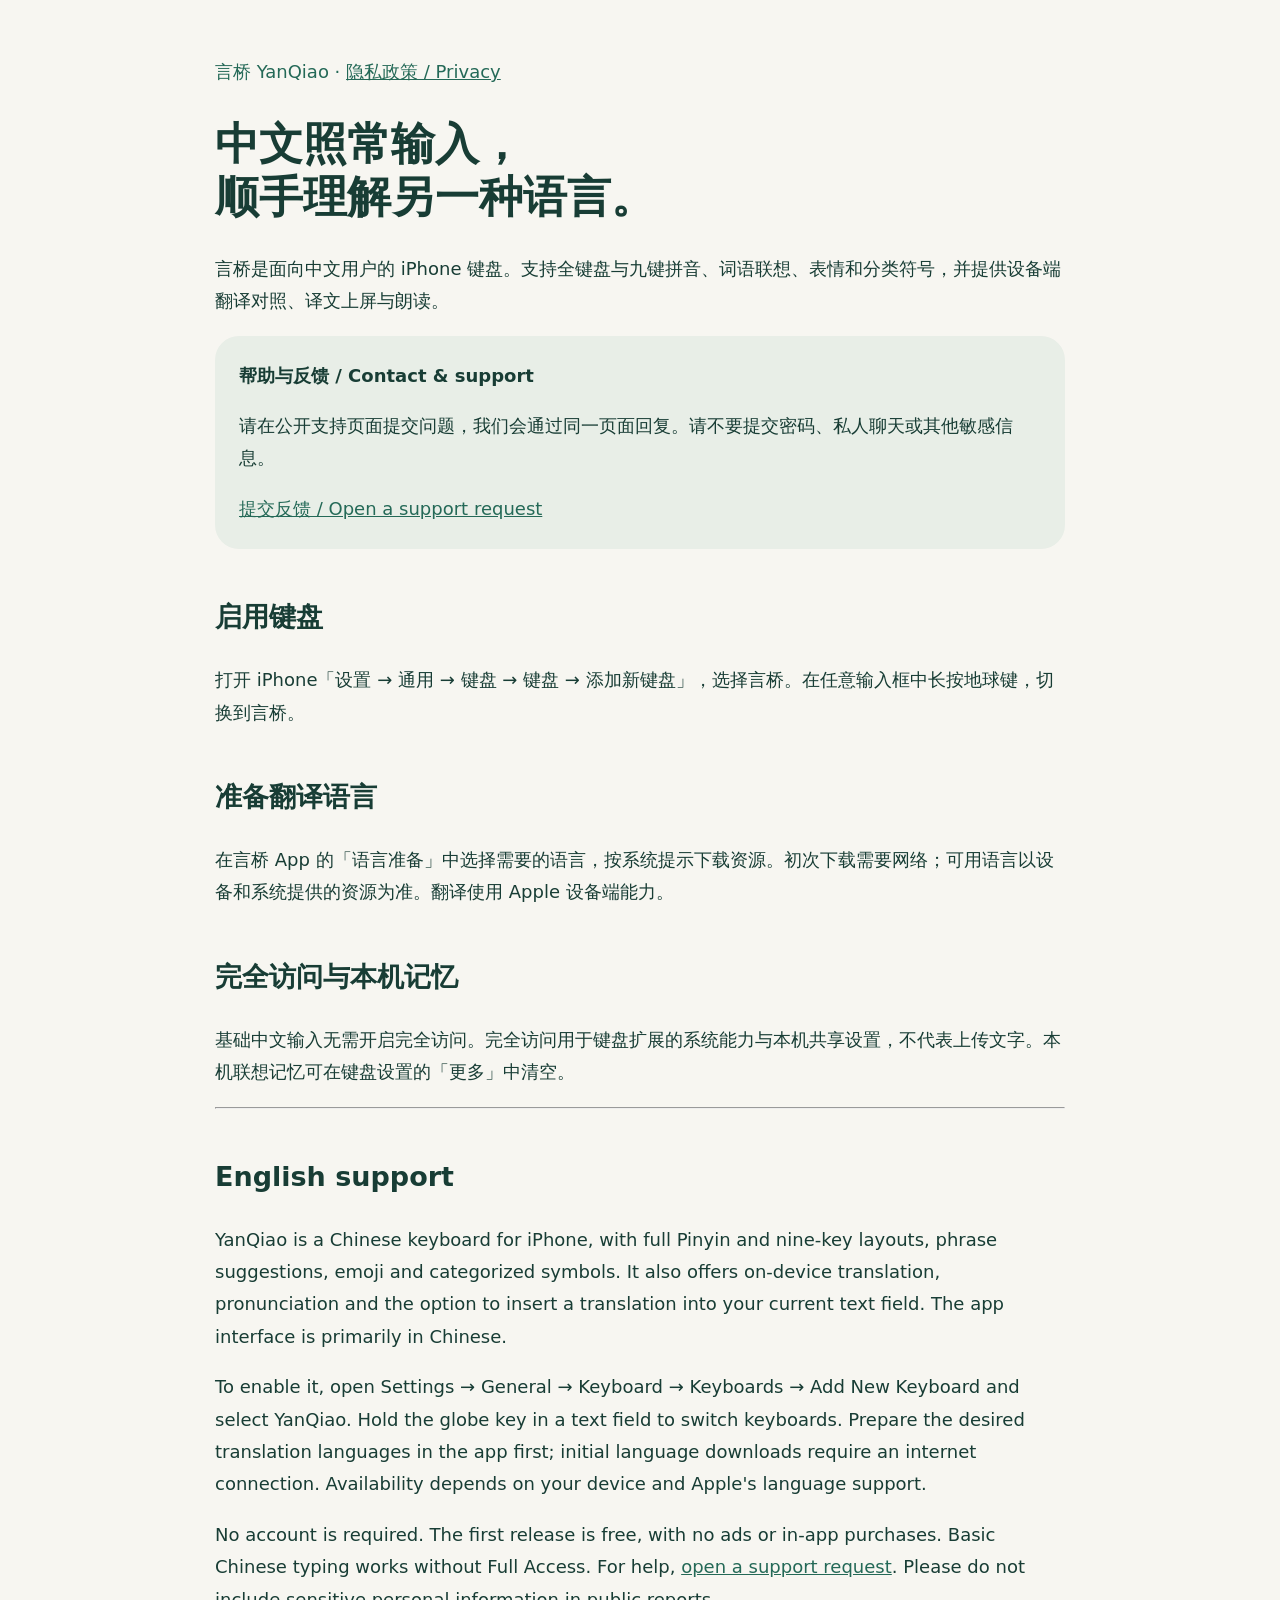
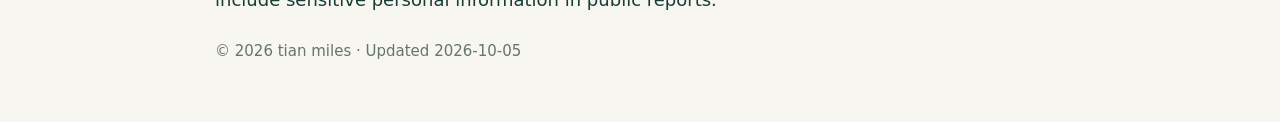
==== index.html @ 1ddf2a12 "Publish YanQiao support and privacy information" ====
<!doctype html><html lang="zh-Hans"><meta charset="utf-8"><meta name="viewport" content="width=device-width,initial-scale=1"><title>言桥 YanQiao · 帮助与支持</title><style>body{max-width:850px;margin:auto;padding:56px 24px;background:#f7f6f1;color:#183d35;font:18px/1.8 system-ui}nav,a{color:#246957}h1{font-size:44px;line-height:1.2}h2{margin-top:44px}small{color:#65746d}.card{padding:24px;border-radius:24px;background:#e8eee7}a{overflow-wrap:anywhere}</style><nav>言桥 YanQiao · <a href="privacy.html">隐私政策 / Privacy</a></nav><h1>中文照常输入，<br>顺手理解另一种语言。</h1><p>言桥是面向中文用户的 iPhone 键盘。支持全键盘与九键拼音、词语联想、表情和分类符号，并提供设备端翻译对照、译文上屏与朗读。</p><div class="card"><strong>帮助与反馈 / Contact & support</strong><p>请在公开支持页面提交问题，我们会通过同一页面回复。请不要提交密码、私人聊天或其他敏感信息。</p><a href="https://github.com/atian8179/yanqiao-support/issues">提交反馈 / Open a support request</a></div><h2>启用键盘</h2><p>打开 iPhone「设置 → 通用 → 键盘 → 键盘 → 添加新键盘」，选择言桥。在任意输入框中长按地球键，切换到言桥。</p><h2>准备翻译语言</h2><p>在言桥 App 的「语言准备」中选择需要的语言，按系统提示下载资源。初次下载需要网络；可用语言以设备和系统提供的资源为准。翻译使用 Apple 设备端能力。</p><h2>完全访问与本机记忆</h2><p>基础中文输入无需开启完全访问。完全访问用于键盘扩展的系统能力与本机共享设置，不代表上传文字。本机联想记忆可在键盘设置的「更多」中清空。</p><hr><h2>English support</h2><p>YanQiao is a Chinese keyboard for iPhone, with full Pinyin and nine-key layouts, phrase suggestions, emoji and categorized symbols. It also offers on-device translation, pronunciation and the option to insert a translation into your current text field. The app interface is primarily in Chinese.</p><p>To enable it, open Settings → General → Keyboard → Keyboards → Add New Keyboard and select YanQiao. Hold the globe key in a text field to switch keyboards. Prepare the desired translation languages in the app first; initial language downloads require an internet connection. Availability depends on your device and Apple's language support.</p><p>No account is required. The first release is free, with no ads or in-app purchases. Basic Chinese typing works without Full Access. For help, <a href="https://github.com/atian8179/yanqiao-support/issues">open a support request</a>. Please do not include sensitive personal information in public reports.</p><small>© 2026 tian miles · Updated 2026-10-05</small></html>
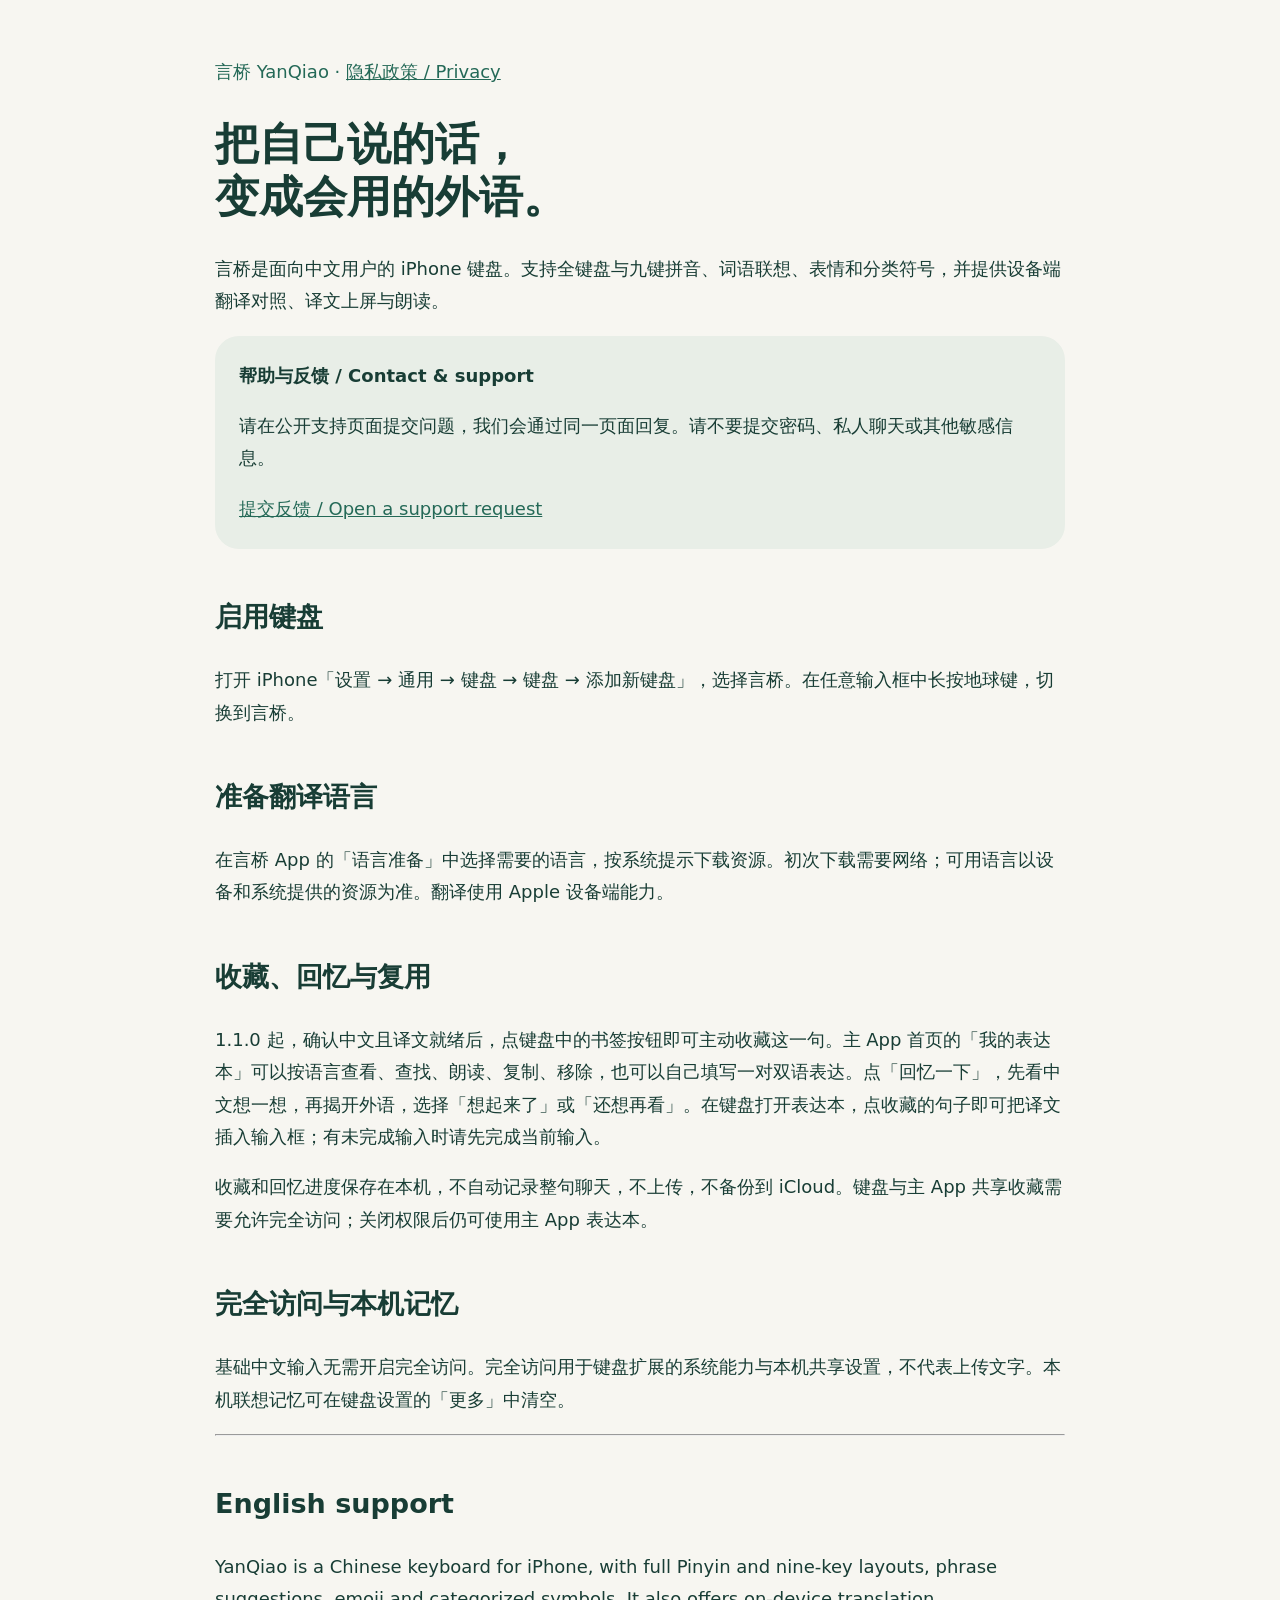
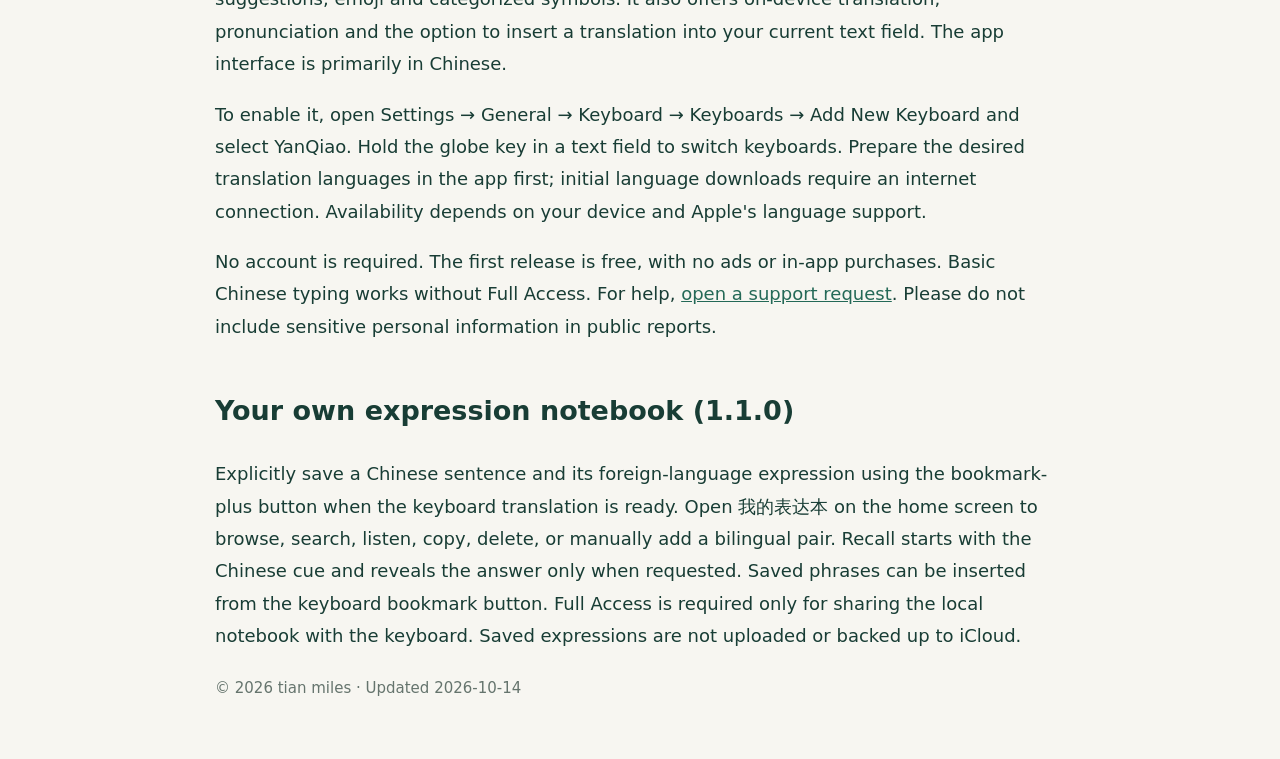
==== commit 27b85d35: "Describe local expression notebook and explicit saved phrase privacy" ====
--- a/index.html
+++ b/index.html
@@ -1 +1 @@
-<!doctype html><html lang="zh-Hans"><meta charset="utf-8"><meta name="viewport" content="width=device-width,initial-scale=1"><title>言桥 YanQiao · 帮助与支持</title><style>body{max-width:850px;margin:auto;padding:56px 24px;background:#f7f6f1;color:#183d35;font:18px/1.8 system-ui}nav,a{color:#246957}h1{font-size:44px;line-height:1.2}h2{margin-top:44px}small{color:#65746d}.card{padding:24px;border-radius:24px;background:#e8eee7}a{overflow-wrap:anywhere}</style><nav>言桥 YanQiao · <a href="privacy.html">隐私政策 / Privacy</a></nav><h1>中文照常输入，<br>顺手理解另一种语言。</h1><p>言桥是面向中文用户的 iPhone 键盘。支持全键盘与九键拼音、词语联想、表情和分类符号，并提供设备端翻译对照、译文上屏与朗读。</p><div class="card"><strong>帮助与反馈 / Contact & support</strong><p>请在公开支持页面提交问题，我们会通过同一页面回复。请不要提交密码、私人聊天或其他敏感信息。</p><a href="https://github.com/atian8179/yanqiao-support/issues">提交反馈 / Open a support request</a></div><h2>启用键盘</h2><p>打开 iPhone「设置 → 通用 → 键盘 → 键盘 → 添加新键盘」，选择言桥。在任意输入框中长按地球键，切换到言桥。</p><h2>准备翻译语言</h2><p>在言桥 App 的「语言准备」中选择需要的语言，按系统提示下载资源。初次下载需要网络；可用语言以设备和系统提供的资源为准。翻译使用 Apple 设备端能力。</p><h2>完全访问与本机记忆</h2><p>基础中文输入无需开启完全访问。完全访问用于键盘扩展的系统能力与本机共享设置，不代表上传文字。本机联想记忆可在键盘设置的「更多」中清空。</p><hr><h2>English support</h2><p>YanQiao is a Chinese keyboard for iPhone, with full Pinyin and nine-key layouts, phrase suggestions, emoji and categorized symbols. It also offers on-device translation, pronunciation and the option to insert a translation into your current text field. The app interface is primarily in Chinese.</p><p>To enable it, open Settings → General → Keyboard → Keyboards → Add New Keyboard and select YanQiao. Hold the globe key in a text field to switch keyboards. Prepare the desired translation languages in the app first; initial language downloads require an internet connection. Availability depends on your device and Apple's language support.</p><p>No account is required. The first release is free, with no ads or in-app purchases. Basic Chinese typing works without Full Access. For help, <a href="https://github.com/atian8179/yanqiao-support/issues">open a support request</a>. Please do not include sensitive personal information in public reports.</p><small>© 2026 tian miles · Updated 2026-10-05</small></html>
+<!doctype html><html lang="zh-Hans"><meta charset="utf-8"><meta name="viewport" content="width=device-width,initial-scale=1"><title>言桥 YanQiao · 帮助与支持</title><style>body{max-width:850px;margin:auto;padding:56px 24px;background:#f7f6f1;color:#183d35;font:18px/1.8 system-ui}nav,a{color:#246957}h1{font-size:44px;line-height:1.2}h2{margin-top:44px}small{color:#65746d}.card{padding:24px;border-radius:24px;background:#e8eee7}a{overflow-wrap:anywhere}</style><nav>言桥 YanQiao · <a href="privacy.html">隐私政策 / Privacy</a></nav><h1>把自己说的话，<br>变成会用的外语。</h1><p>言桥是面向中文用户的 iPhone 键盘。支持全键盘与九键拼音、词语联想、表情和分类符号，并提供设备端翻译对照、译文上屏与朗读。</p><div class="card"><strong>帮助与反馈 / Contact & support</strong><p>请在公开支持页面提交问题，我们会通过同一页面回复。请不要提交密码、私人聊天或其他敏感信息。</p><a href="https://github.com/atian8179/yanqiao-support/issues">提交反馈 / Open a support request</a></div><h2>启用键盘</h2><p>打开 iPhone「设置 → 通用 → 键盘 → 键盘 → 添加新键盘」，选择言桥。在任意输入框中长按地球键，切换到言桥。</p><h2>准备翻译语言</h2><p>在言桥 App 的「语言准备」中选择需要的语言，按系统提示下载资源。初次下载需要网络；可用语言以设备和系统提供的资源为准。翻译使用 Apple 设备端能力。</p><h2>收藏、回忆与复用</h2><p>1.1.0 起，确认中文且译文就绪后，点键盘中的书签按钮即可主动收藏这一句。主 App 首页的「我的表达本」可以按语言查看、查找、朗读、复制、移除，也可以自己填写一对双语表达。点「回忆一下」，先看中文想一想，再揭开外语，选择「想起来了」或「还想再看」。在键盘打开表达本，点收藏的句子即可把译文插入输入框；有未完成输入时请先完成当前输入。</p><p>收藏和回忆进度保存在本机，不自动记录整句聊天，不上传，不备份到 iCloud。键盘与主 App 共享收藏需要允许完全访问；关闭权限后仍可使用主 App 表达本。</p><h2>完全访问与本机记忆</h2><p>基础中文输入无需开启完全访问。完全访问用于键盘扩展的系统能力与本机共享设置，不代表上传文字。本机联想记忆可在键盘设置的「更多」中清空。</p><hr><h2>English support</h2><p>YanQiao is a Chinese keyboard for iPhone, with full Pinyin and nine-key layouts, phrase suggestions, emoji and categorized symbols. It also offers on-device translation, pronunciation and the option to insert a translation into your current text field. The app interface is primarily in Chinese.</p><p>To enable it, open Settings → General → Keyboard → Keyboards → Add New Keyboard and select YanQiao. Hold the globe key in a text field to switch keyboards. Prepare the desired translation languages in the app first; initial language downloads require an internet connection. Availability depends on your device and Apple's language support.</p><p>No account is required. The first release is free, with no ads or in-app purchases. Basic Chinese typing works without Full Access. For help, <a href="https://github.com/atian8179/yanqiao-support/issues">open a support request</a>. Please do not include sensitive personal information in public reports.</p><h2>Your own expression notebook (1.1.0)</h2><p>Explicitly save a Chinese sentence and its foreign-language expression using the bookmark-plus button when the keyboard translation is ready. Open 我的表达本 on the home screen to browse, search, listen, copy, delete, or manually add a bilingual pair. Recall starts with the Chinese cue and reveals the answer only when requested. Saved phrases can be inserted from the keyboard bookmark button. Full Access is required only for sharing the local notebook with the keyboard. Saved expressions are not uploaded or backed up to iCloud.</p><small>© 2026 tian miles · Updated 2026-10-14</small></html>
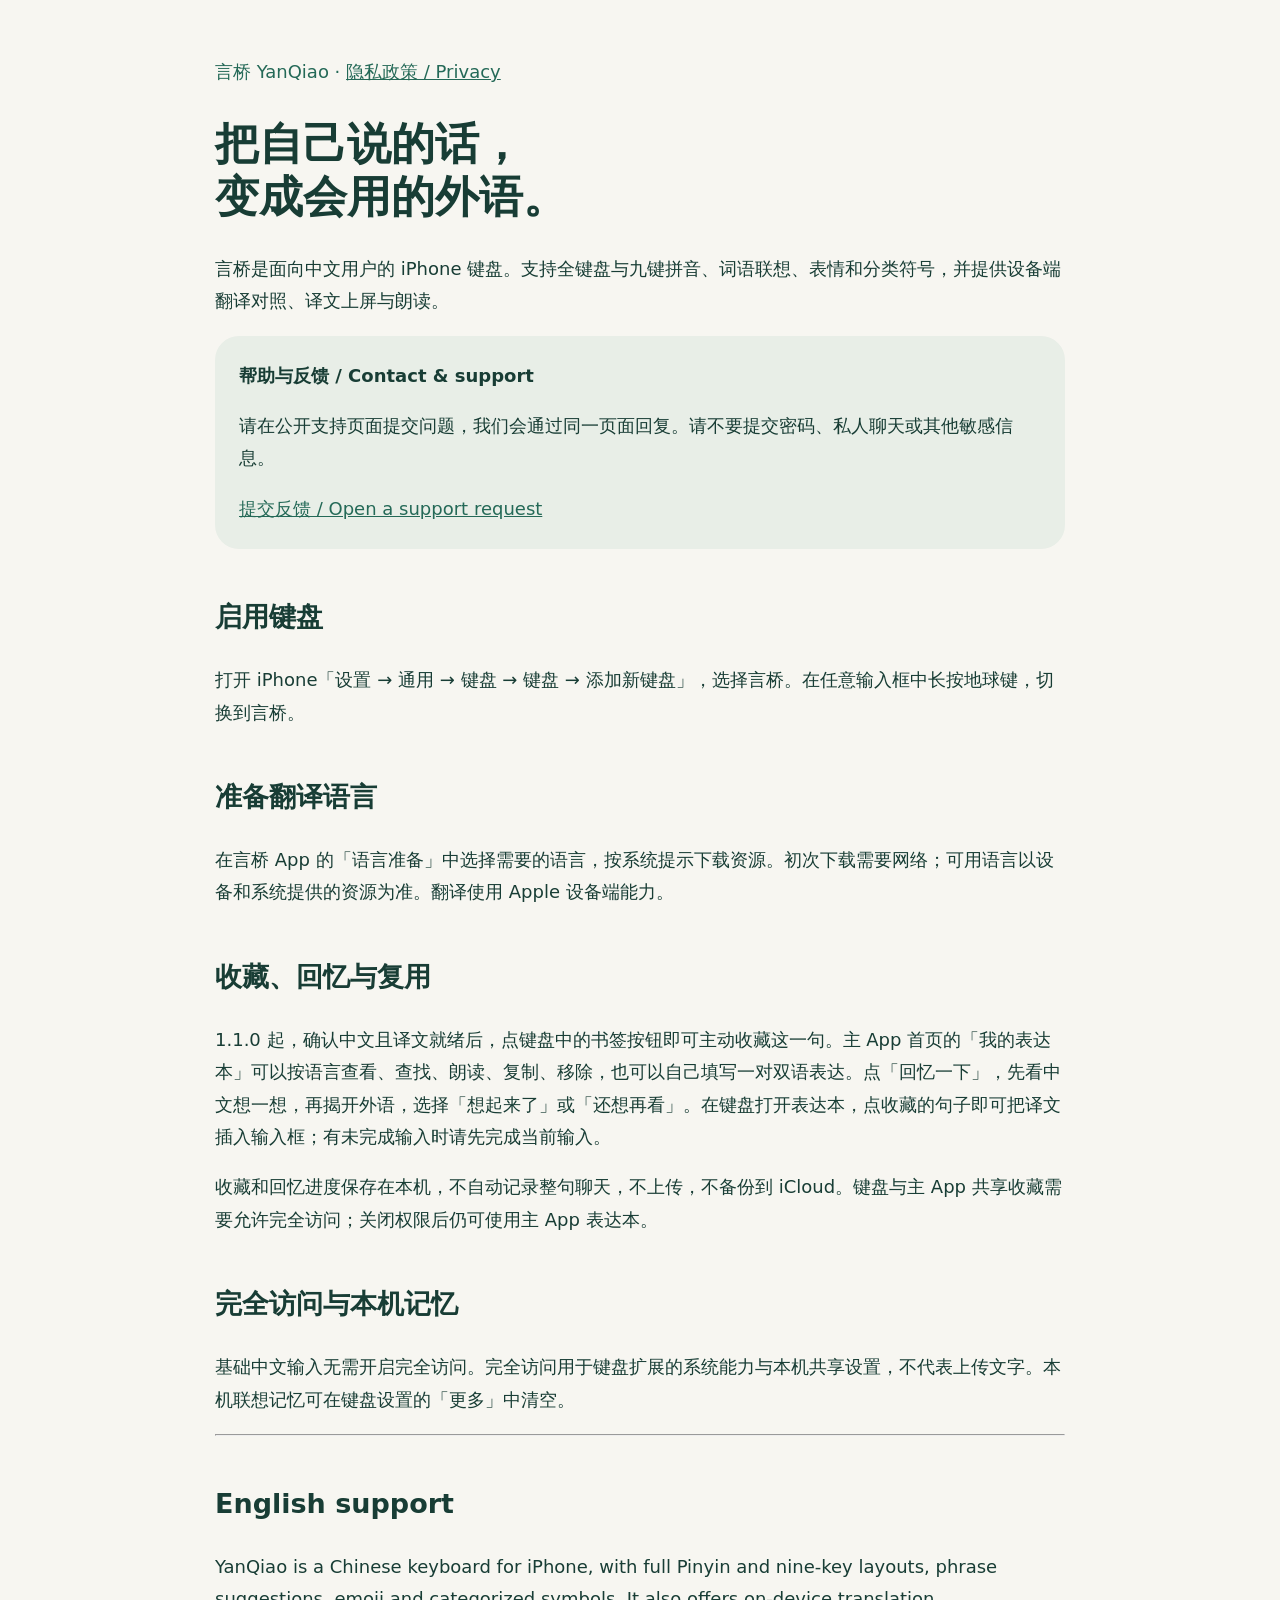
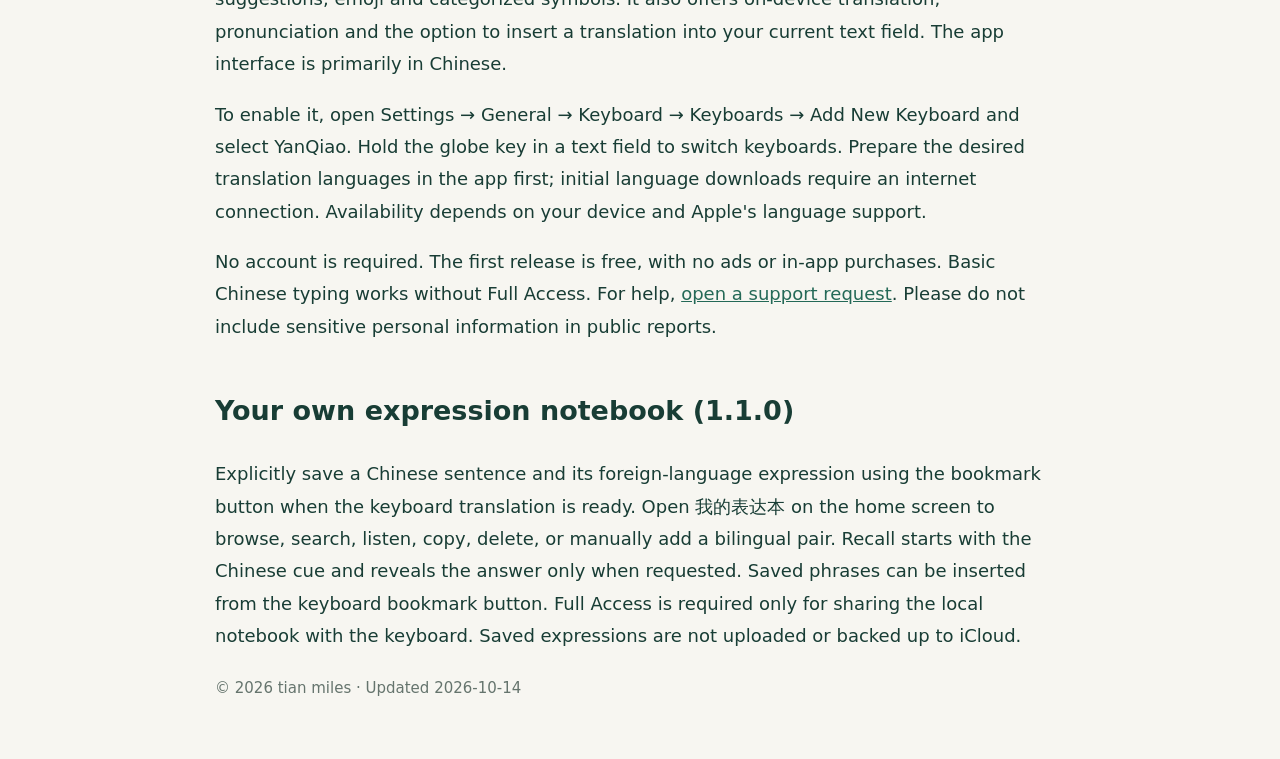
==== commit 419a72fb: "Clarify keyboard bookmark wording" ====
--- a/index.html
+++ b/index.html
@@ -1 +1 @@
-<!doctype html><html lang="zh-Hans"><meta charset="utf-8"><meta name="viewport" content="width=device-width,initial-scale=1"><title>言桥 YanQiao · 帮助与支持</title><style>body{max-width:850px;margin:auto;padding:56px 24px;background:#f7f6f1;color:#183d35;font:18px/1.8 system-ui}nav,a{color:#246957}h1{font-size:44px;line-height:1.2}h2{margin-top:44px}small{color:#65746d}.card{padding:24px;border-radius:24px;background:#e8eee7}a{overflow-wrap:anywhere}</style><nav>言桥 YanQiao · <a href="privacy.html">隐私政策 / Privacy</a></nav><h1>把自己说的话，<br>变成会用的外语。</h1><p>言桥是面向中文用户的 iPhone 键盘。支持全键盘与九键拼音、词语联想、表情和分类符号，并提供设备端翻译对照、译文上屏与朗读。</p><div class="card"><strong>帮助与反馈 / Contact & support</strong><p>请在公开支持页面提交问题，我们会通过同一页面回复。请不要提交密码、私人聊天或其他敏感信息。</p><a href="https://github.com/atian8179/yanqiao-support/issues">提交反馈 / Open a support request</a></div><h2>启用键盘</h2><p>打开 iPhone「设置 → 通用 → 键盘 → 键盘 → 添加新键盘」，选择言桥。在任意输入框中长按地球键，切换到言桥。</p><h2>准备翻译语言</h2><p>在言桥 App 的「语言准备」中选择需要的语言，按系统提示下载资源。初次下载需要网络；可用语言以设备和系统提供的资源为准。翻译使用 Apple 设备端能力。</p><h2>收藏、回忆与复用</h2><p>1.1.0 起，确认中文且译文就绪后，点键盘中的书签按钮即可主动收藏这一句。主 App 首页的「我的表达本」可以按语言查看、查找、朗读、复制、移除，也可以自己填写一对双语表达。点「回忆一下」，先看中文想一想，再揭开外语，选择「想起来了」或「还想再看」。在键盘打开表达本，点收藏的句子即可把译文插入输入框；有未完成输入时请先完成当前输入。</p><p>收藏和回忆进度保存在本机，不自动记录整句聊天，不上传，不备份到 iCloud。键盘与主 App 共享收藏需要允许完全访问；关闭权限后仍可使用主 App 表达本。</p><h2>完全访问与本机记忆</h2><p>基础中文输入无需开启完全访问。完全访问用于键盘扩展的系统能力与本机共享设置，不代表上传文字。本机联想记忆可在键盘设置的「更多」中清空。</p><hr><h2>English support</h2><p>YanQiao is a Chinese keyboard for iPhone, with full Pinyin and nine-key layouts, phrase suggestions, emoji and categorized symbols. It also offers on-device translation, pronunciation and the option to insert a translation into your current text field. The app interface is primarily in Chinese.</p><p>To enable it, open Settings → General → Keyboard → Keyboards → Add New Keyboard and select YanQiao. Hold the globe key in a text field to switch keyboards. Prepare the desired translation languages in the app first; initial language downloads require an internet connection. Availability depends on your device and Apple's language support.</p><p>No account is required. The first release is free, with no ads or in-app purchases. Basic Chinese typing works without Full Access. For help, <a href="https://github.com/atian8179/yanqiao-support/issues">open a support request</a>. Please do not include sensitive personal information in public reports.</p><h2>Your own expression notebook (1.1.0)</h2><p>Explicitly save a Chinese sentence and its foreign-language expression using the bookmark-plus button when the keyboard translation is ready. Open 我的表达本 on the home screen to browse, search, listen, copy, delete, or manually add a bilingual pair. Recall starts with the Chinese cue and reveals the answer only when requested. Saved phrases can be inserted from the keyboard bookmark button. Full Access is required only for sharing the local notebook with the keyboard. Saved expressions are not uploaded or backed up to iCloud.</p><small>© 2026 tian miles · Updated 2026-10-14</small></html>
+<!doctype html><html lang="zh-Hans"><meta charset="utf-8"><meta name="viewport" content="width=device-width,initial-scale=1"><title>言桥 YanQiao · 帮助与支持</title><style>body{max-width:850px;margin:auto;padding:56px 24px;background:#f7f6f1;color:#183d35;font:18px/1.8 system-ui}nav,a{color:#246957}h1{font-size:44px;line-height:1.2}h2{margin-top:44px}small{color:#65746d}.card{padding:24px;border-radius:24px;background:#e8eee7}a{overflow-wrap:anywhere}</style><nav>言桥 YanQiao · <a href="privacy.html">隐私政策 / Privacy</a></nav><h1>把自己说的话，<br>变成会用的外语。</h1><p>言桥是面向中文用户的 iPhone 键盘。支持全键盘与九键拼音、词语联想、表情和分类符号，并提供设备端翻译对照、译文上屏与朗读。</p><div class="card"><strong>帮助与反馈 / Contact & support</strong><p>请在公开支持页面提交问题，我们会通过同一页面回复。请不要提交密码、私人聊天或其他敏感信息。</p><a href="https://github.com/atian8179/yanqiao-support/issues">提交反馈 / Open a support request</a></div><h2>启用键盘</h2><p>打开 iPhone「设置 → 通用 → 键盘 → 键盘 → 添加新键盘」，选择言桥。在任意输入框中长按地球键，切换到言桥。</p><h2>准备翻译语言</h2><p>在言桥 App 的「语言准备」中选择需要的语言，按系统提示下载资源。初次下载需要网络；可用语言以设备和系统提供的资源为准。翻译使用 Apple 设备端能力。</p><h2>收藏、回忆与复用</h2><p>1.1.0 起，确认中文且译文就绪后，点键盘中的书签按钮即可主动收藏这一句。主 App 首页的「我的表达本」可以按语言查看、查找、朗读、复制、移除，也可以自己填写一对双语表达。点「回忆一下」，先看中文想一想，再揭开外语，选择「想起来了」或「还想再看」。在键盘打开表达本，点收藏的句子即可把译文插入输入框；有未完成输入时请先完成当前输入。</p><p>收藏和回忆进度保存在本机，不自动记录整句聊天，不上传，不备份到 iCloud。键盘与主 App 共享收藏需要允许完全访问；关闭权限后仍可使用主 App 表达本。</p><h2>完全访问与本机记忆</h2><p>基础中文输入无需开启完全访问。完全访问用于键盘扩展的系统能力与本机共享设置，不代表上传文字。本机联想记忆可在键盘设置的「更多」中清空。</p><hr><h2>English support</h2><p>YanQiao is a Chinese keyboard for iPhone, with full Pinyin and nine-key layouts, phrase suggestions, emoji and categorized symbols. It also offers on-device translation, pronunciation and the option to insert a translation into your current text field. The app interface is primarily in Chinese.</p><p>To enable it, open Settings → General → Keyboard → Keyboards → Add New Keyboard and select YanQiao. Hold the globe key in a text field to switch keyboards. Prepare the desired translation languages in the app first; initial language downloads require an internet connection. Availability depends on your device and Apple's language support.</p><p>No account is required. The first release is free, with no ads or in-app purchases. Basic Chinese typing works without Full Access. For help, <a href="https://github.com/atian8179/yanqiao-support/issues">open a support request</a>. Please do not include sensitive personal information in public reports.</p><h2>Your own expression notebook (1.1.0)</h2><p>Explicitly save a Chinese sentence and its foreign-language expression using the bookmark button when the keyboard translation is ready. Open 我的表达本 on the home screen to browse, search, listen, copy, delete, or manually add a bilingual pair. Recall starts with the Chinese cue and reveals the answer only when requested. Saved phrases can be inserted from the keyboard bookmark button. Full Access is required only for sharing the local notebook with the keyboard. Saved expressions are not uploaded or backed up to iCloud.</p><small>© 2026 tian miles · Updated 2026-10-14</small></html>
